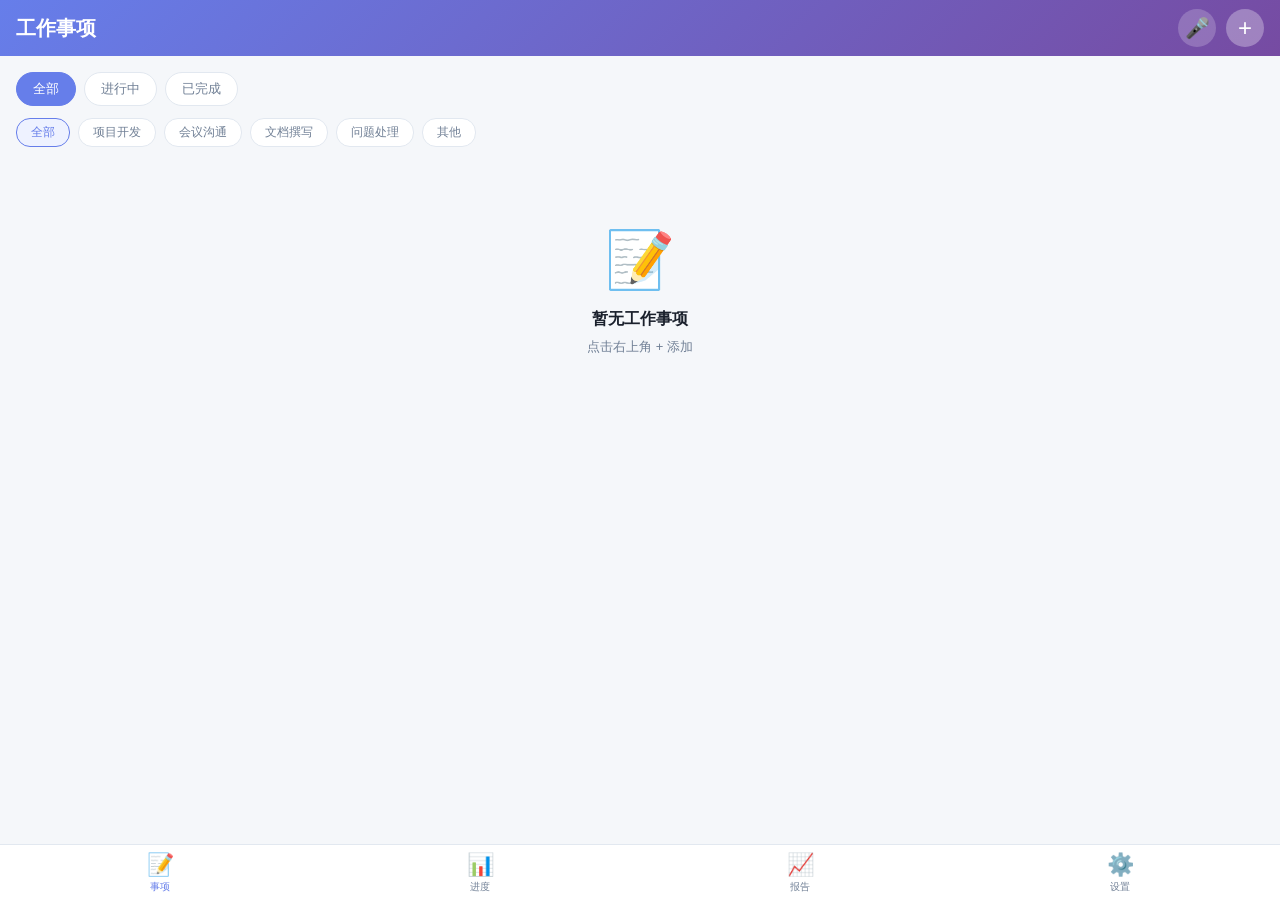
==== main.html @ f4b28a7b "初始化工作备忘录" ====
<!DOCTYPE html>
<html lang="zh-CN">
<head>
    <meta charset="UTF-8">
    <meta name="viewport" content="width=device-width, initial-scale=1.0, maximum-scale=1.0, user-scalable=no, viewport-fit=cover">
    <meta name="apple-mobile-web-app-capable" content="yes">
    <meta name="apple-mobile-web-app-status-bar-style" content="black-translucent">
    <meta name="apple-mobile-web-app-title" content="工作备忘录">
    <meta name="theme-color" content="#667eea">
    <link rel="apple-touch-icon" href="icons/apple-touch-icon.png">
    <link rel="manifest" href="manifest.json">
    <title>工作备忘录</title>
    <link rel="stylesheet" href="style.css">
</head>
<body>
    <div id="app">
        <header class="app-header" id="appHeader">
            <h1 id="pageTitle">工作事项</h1>
            <div class="header-actions" id="headerActions">
                <button class="icon-btn" id="voiceFab" onclick="toggleVoicePanel()">🎤</button>
                <button class="icon-btn primary" id="addBtn" onclick="handleAdd()">+</button>
            </div>
        </header>

        <!-- 语音面板 -->
        <div class="voice-panel" id="voicePanel">
            <div class="voice-backdrop" onclick="toggleVoicePanel()"></div>
            <div class="voice-sheet">
                <div class="voice-indicator"></div>
                <div class="voice-animation">
                    <div class="voice-ring" id="voiceRing">
                        <span class="mic-icon">🎤</span>
                    </div>
                </div>
                <p class="voice-status" id="voiceStatus">点击下方按钮开始说话</p>
                <p class="voice-hint">例如："完成了登录页面的开发"</p>
                <button class="voice-record-btn" id="voiceRecordBtn" onclick="toggleRecording()">
                    <span id="recordLabel">开始录音</span>
                </button>
                <div class="voice-result" id="voiceResult"></div>
            </div>
        </div>

        <!-- 工作事项页 -->
        <div class="page active" id="tasksPage">
            <div class="filter-bar">
                <button class="filter-chip active" onclick="filterTasks('all', this)">全部</button>
                <button class="filter-chip" onclick="filterTasks('pending', this)">进行中</button>
                <button class="filter-chip" onclick="filterTasks('completed', this)">已完成</button>
            </div>
            <div class="category-bar" id="categoryBar"></div>
            <div class="task-list" id="taskList"></div>
        </div>

        <!-- 工作进度页 -->
        <div class="page" id="progressPage">
            <div class="week-nav">
                <button onclick="changeWeek(-1)">‹</button>
                <span id="weekRange">本周</span>
                <button onclick="changeWeek(1)">›</button>
            </div>
            <div class="week-dots" id="weekDots"></div>
            <div class="progress-list" id="progressList"></div>
        </div>

        <!-- 周报月报页 -->
        <div class="page" id="reportPage">
            <div class="report-type-toggle">
                <button class="toggle-btn active" onclick="switchReport('weekly', this)">周报</button>
                <button class="toggle-btn" onclick="switchReport('monthly', this)">月报</button>
            </div>
            <div class="report-config" id="reportConfig">
                <div class="report-select" id="weeklySelect">
                    <label>选择周次</label>
                    <input type="week" id="reportWeek">
                </div>
                <div class="report-select" id="monthlySelect" style="display:none;">
                    <label>选择月份</label>
                    <input type="month" id="reportMonth">
                </div>
                <button class="btn-generate" onclick="generateReport()">生成</button>
            </div>
            <div class="report-preview" id="reportPreview"></div>
            <div class="share-actions">
                <button class="btn-share" onclick="exportExcel()">
                    <span class="share-icon">📊</span>导出Excel
                </button>
                <button class="btn-share wechat" onclick="shareToWechat()">
                    <span class="share-icon">💬</span>发送微信
                </button>
            </div>
        </div>

        <!-- 设置页 -->
        <div class="page" id="settingsPage">
            <div class="settings-group">
                <h3>🏷️ 工作分类</h3>
                <div class="category-editor" id="categoryEditor"></div>
                <div class="add-category-row">
                    <input type="text" id="newCatInput" placeholder="输入新分类">
                    <button onclick="addCategory()">添加</button>
                </div>
            </div>

            <div class="settings-group">
                <h3>🔔 每日提醒</h3>
                <div class="setting-row">
                    <span>启用提醒</span>
                    <label class="switch"><input type="checkbox" id="notifyToggle" checked><span class="slider"></span></label>
                </div>
                <div class="setting-row">
                    <span>提醒时间</span>
                    <input type="time" id="notifyTime" value="17:00" class="time-input">
                </div>
                <p class="setting-note">到点自动弹出提醒，并推送未完成事项到微信</p>
            </div>

            <div class="settings-group">
                <h3>💬 微信推送</h3>
                <p class="setting-desc">每日自动推送未完成事项到微信，二选一配置即可</p>

                <div class="wechat-channel">
                    <div class="channel-header" onclick="toggleChannel('serverchan')">
                        <span class="channel-dot" id="dot-serverchan"></span>
                        <span>Server酱</span>
                        <span class="channel-arrow" id="arrow-serverchan">›</span>
                    </div>
                    <div class="channel-body" id="body-serverchan" style="display:none;">
                        <div class="channel-step">
                            <strong>1.</strong> 微信扫码关注「方糖」公众号<br>
                            <a href="https://sct.ftqq.com/" target="_blank" class="link-btn">前往 sct.ftqq.com</a>
                        </div>
                        <div class="channel-step">
                            <strong>2.</strong> 登录后复制你的 SendKey
                        </div>
                        <div class="form-field" style="margin:8px 0;">
                            <input type="text" id="serverChanKey" placeholder="粘贴 SendKey" autocomplete="off">
                        </div>
                        <button class="btn-test" onclick="testServerChan()">测试发送</button>
                    </div>
                </div>

                <div class="wechat-channel">
                    <div class="channel-header" onclick="toggleChannel('wecom')">
                        <span class="channel-dot" id="dot-wecom"></span>
                        <span>企业微信机器人</span>
                        <span class="channel-arrow" id="arrow-wecom">›</span>
                    </div>
                    <div class="channel-body" id="body-wecom" style="display:none;">
                        <div class="channel-step">
                            <strong>1.</strong> 在企业微信群中添加机器人
                        </div>
                        <div class="channel-step">
                            <strong>2.</strong> 复制 Webhook 地址
                        </div>
                        <div class="form-field" style="margin:8px 0;">
                            <input type="url" id="wecomWebhook" placeholder="https://qyapi.weixin.qq.com/cgi-bin/webhook/send?key=..." autocomplete="off">
                        </div>
                        <button class="btn-test" onclick="testWeCom()">测试发送</button>
                    </div>
                </div>

                <div class="setting-row" style="margin-top:12px;">
                    <span>自动推送</span>
                    <label class="switch"><input type="checkbox" id="autoPushToggle" checked><span class="slider"></span></label>
                </div>
                <p class="setting-note">开启后，每天提醒时自动推送未完成事项到微信</p>
            </div>

            <div class="settings-group">
                <h3>📤 手动推送</h3>
                <button class="btn-push-now" onclick="pushNow()">
                    立即推送未完成事项到微信
                </button>
            </div>

            <div class="settings-group">
                <h3>💾 数据</h3>
                <button class="btn-outline" onclick="exportBackup()">📤 导出备份</button>
                <button class="btn-danger-outline" onclick="clearData()">🗑️ 清空数据</button>
            </div>

            <div class="settings-group">
                <h3>ℹ️ 关于</h3>
                <div class="about-info">
                    <p>工作备忘录 v1.0.0</p>
                    <p>数据保存在手机本地，安全可靠</p>
                </div>
            </div>
        </div>

        <!-- 底部导航 -->
        <nav class="tab-bar" id="tabBar">
            <button class="tab-item active" onclick="switchTab('tasks', this)">
                <span class="tab-icon">📝</span><span class="tab-label">事项</span>
            </button>
            <button class="tab-item" onclick="switchTab('progress', this)">
                <span class="tab-icon">📊</span><span class="tab-label">进度</span>
            </button>
            <button class="tab-item" onclick="switchTab('report', this)">
                <span class="tab-icon">📈</span><span class="tab-label">报告</span>
            </button>
            <button class="tab-item" onclick="switchTab('settings', this)">
                <span class="tab-icon">⚙️</span><span class="tab-label">设置</span>
            </button>
        </nav>
    </div>

    <!-- 弹窗：添加任务 -->
    <div class="modal-overlay" id="taskModal">
        <div class="modal-sheet">
            <div class="modal-handle"></div>
            <h3>添加工作事项</h3>
            <div class="form-field">
                <input type="text" id="taskTitle" placeholder="事项标题" autocomplete="off">
            </div>
            <div class="form-field">
                <textarea id="taskDesc" placeholder="详细描述（可选）" rows="3"></textarea>
            </div>
            <div class="form-row">
                <div class="form-field">
                    <label>分类</label>
                    <select id="taskCategory"></select>
                </div>
                <div class="form-field">
                    <label>优先级</label>
                    <select id="taskPriority">
                        <option value="high">高</option>
                        <option value="medium" selected>中</option>
                        <option value="low">低</option>
                    </select>
                </div>
            </div>
            <div class="modal-actions">
                <button class="btn-cancel" onclick="closeModal('taskModal')">取消</button>
                <button class="btn-confirm" onclick="submitTask()">添加</button>
            </div>
        </div>
    </div>

    <!-- 弹窗：记录进度 -->
    <div class="modal-overlay" id="progressModal">
        <div class="modal-sheet">
            <div class="modal-handle"></div>
            <h3>记录工作进度</h3>
            <div class="form-row">
                <div class="form-field">
                    <label>日期</label>
                    <input type="date" id="progressDate">
                </div>
                <div class="form-field">
                    <label>关联事项</label>
                    <select id="progressTask"><option value="">不关联</option></select>
                </div>
            </div>
            <div class="form-field">
                <textarea id="progressContent" placeholder="今天完成了什么工作？" rows="4"></textarea>
            </div>
            <div class="modal-actions">
                <button class="btn-cancel" onclick="closeModal('progressModal')">取消</button>
                <button class="btn-confirm" onclick="submitProgress()">记录</button>
            </div>
        </div>
    </div>

    <!-- Toast -->
    <div class="toast" id="toast"></div>

    <script src="app.js"></script>
</body>
</html>
---- style.css ----
/* ========== 基础 & 变量 ========== */
:root {
    --primary: #667eea;
    --gradient: linear-gradient(135deg, #667eea 0%, #764ba2 100%);
    --success: #48bb78;
    --warning: #ed8936;
    --danger: #f56565;
    --wechat: #07c160;
    --bg: #f5f7fa;
    --card: #ffffff;
    --text: #1a202c;
    --text2: #718096;
    --border: #e2e8f0;
    --safe-top: env(safe-area-inset-top, 0px);
    --safe-bottom: env(safe-area-inset-bottom, 0px);
    --tab-h: 56px;
    --header-h: 56px;
}

* { margin: 0; padding: 0; box-sizing: border-box; -webkit-tap-highlight-color: transparent; }
html, body {
    height: 100%; overflow: hidden;
    font-family: -apple-system, BlinkMacSystemFont, 'SF Pro Display', 'PingFang SC', sans-serif;
    background: var(--bg); color: var(--text); -webkit-font-smoothing: antialiased;
}
#app { height: 100%; display: flex; flex-direction: column; }

/* ========== 顶部栏 ========== */
.app-header {
    height: var(--header-h); padding: 0 16px; padding-top: var(--safe-top);
    background: var(--gradient); color: white;
    display: flex; align-items: center; justify-content: space-between;
    flex-shrink: 0; z-index: 10;
}
.app-header h1 { font-size: 20px; font-weight: 700; }
.header-actions { display: flex; gap: 10px; }
.icon-btn {
    width: 38px; height: 38px; border: none; background: rgba(255,255,255,0.2);
    color: white; border-radius: 50%; font-size: 20px;
    display: flex; align-items: center; justify-content: center; cursor: pointer;
}
.icon-btn:active { background: rgba(255,255,255,0.35); }
.icon-btn.primary { background: rgba(255,255,255,0.3); font-size: 24px; }

/* ========== 页面 ========== */
.page {
    display: none; flex: 1; overflow-y: auto; -webkit-overflow-scrolling: touch;
    padding: 16px; padding-bottom: calc(var(--tab-h) + var(--safe-bottom) + 16px);
}
.page.active { display: block; }

/* ========== 底部导航 ========== */
.tab-bar {
    position: fixed; bottom: 0; left: 0; right: 0;
    height: calc(var(--tab-h) + var(--safe-bottom)); padding-bottom: var(--safe-bottom);
    background: rgba(255,255,255,0.92); backdrop-filter: blur(20px); -webkit-backdrop-filter: blur(20px);
    border-top: 0.5px solid var(--border); display: flex; z-index: 100;
}
.tab-item {
    flex: 1; display: flex; flex-direction: column; align-items: center; justify-content: center;
    gap: 2px; border: none; background: none; color: var(--text2);
    font-size: 10px; cursor: pointer;
}
.tab-item.active { color: var(--primary); }
.tab-icon { font-size: 22px; }
.tab-label { font-weight: 500; }

/* ========== 筛选/分类栏 ========== */
.filter-bar { display: flex; gap: 8px; margin-bottom: 12px; }
.filter-chip {
    padding: 7px 16px; border: 1.5px solid var(--border); border-radius: 20px;
    background: var(--card); font-size: 13px; color: var(--text2);
    white-space: nowrap; cursor: pointer; flex-shrink: 0;
}
.filter-chip.active { background: var(--primary); color: white; border-color: var(--primary); }
.category-bar { display: flex; gap: 8px; margin-bottom: 16px; overflow-x: auto; padding-bottom: 4px; }
.cat-chip {
    padding: 5px 14px; border: 1px solid var(--border); border-radius: 14px;
    font-size: 12px; background: var(--card); color: var(--text2);
    white-space: nowrap; cursor: pointer; flex-shrink: 0;
}
.cat-chip.active { background: #eef2ff; color: var(--primary); border-color: var(--primary); }

/* ========== 任务卡片 ========== */
.task-list { display: flex; flex-direction: column; gap: 10px; }
.task-card {
    background: var(--card); border-radius: 14px; padding: 16px;
    display: flex; gap: 12px; box-shadow: 0 1px 3px rgba(0,0,0,0.06);
    position: relative; overflow: hidden;
}
.task-card::before { content:''; position:absolute; left:0; top:0; bottom:0; width:4px; }
.task-card.high::before { background: var(--danger); }
.task-card.medium::before { background: var(--warning); }
.task-card.low::before { background: var(--success); }
.task-card.done { opacity: 0.5; }
.task-card.done .task-title { text-decoration: line-through; }
.task-check {
    width: 24px; height: 24px; border: 2px solid var(--border); border-radius: 50%;
    flex-shrink: 0; display: flex; align-items: center; justify-content: center;
    cursor: pointer; margin-top: 2px;
}
.task-check.checked { background: var(--success); border-color: var(--success); color: white; font-size: 14px; }
.task-body { flex: 1; min-width: 0; }
.task-title { font-weight: 600; font-size: 15px; margin-bottom: 4px; word-break: break-word; }
.task-desc { font-size: 13px; color: var(--text2); margin-bottom: 8px; word-break: break-word; }
.task-tags { display: flex; gap: 6px; flex-wrap: wrap; }
.tag { padding: 2px 8px; border-radius: 10px; font-size: 11px; font-weight: 500; }
.tag-cat { background: #eef2ff; color: var(--primary); }
.tag-high { background: #fff5f5; color: #c53030; }
.tag-medium { background: #fffaf0; color: #c05621; }
.tag-low { background: #f0fff4; color: #276749; }
.task-delete {
    position: absolute; right: 12px; top: 12px; background: none; border: none;
    color: var(--text2); font-size: 18px; cursor: pointer; padding: 4px; opacity: 0;
}
.task-card:active .task-delete { opacity: 1; }

/* ========== 周导航 ========== */
.week-nav { display: flex; align-items: center; justify-content: space-between; padding: 0 8px; margin-bottom: 12px; }
.week-nav button {
    width: 36px; height: 36px; border: none; background: var(--card);
    border-radius: 10px; font-size: 20px; cursor: pointer; box-shadow: 0 1px 3px rgba(0,0,0,0.06);
}
.week-nav span { font-weight: 600; font-size: 15px; }
.week-dots { display: flex; justify-content: space-between; gap: 6px; margin-bottom: 20px; }
.week-dot {
    flex: 1; text-align: center; padding: 10px 4px; border-radius: 12px;
    background: var(--card); cursor: pointer; box-shadow: 0 1px 3px rgba(0,0,0,0.04);
}
.week-dot.today { background: var(--primary); color: white; }
.week-dot.has-data::after { content:''; display:block; width:5px; height:5px; background:var(--success); border-radius:50%; margin:4px auto 0; }
.week-dot.today.has-data::after { background: white; }
.dot-name { font-size: 11px; opacity: 0.6; }
.dot-date { font-size: 16px; font-weight: 700; }

/* ========== 进度卡片 ========== */
.progress-list { display: flex; flex-direction: column; gap: 10px; }
.progress-card {
    background: var(--card); border-radius: 14px; padding: 16px;
    box-shadow: 0 1px 3px rgba(0,0,0,0.06); position: relative;
}
.progress-date { font-size: 13px; color: var(--primary); font-weight: 600; margin-bottom: 8px; }
.progress-ref {
    display: inline-block; background: #eef2ff; color: var(--primary);
    padding: 2px 10px; border-radius: 10px; font-size: 12px; margin-bottom: 8px;
}
.progress-text { font-size: 14px; line-height: 1.6; word-break: break-word; }
.progress-del { position: absolute; right: 12px; top: 12px; background: none; border: none; color: #ccc; font-size: 16px; cursor: pointer; }

/* ========== 语音面板 ========== */
.voice-panel { display: none; position: fixed; top:0; left:0; right:0; bottom:0; z-index: 200; }
.voice-panel.show { display: flex; flex-direction: column; }
.voice-backdrop { flex: 1; background: rgba(0,0,0,0.4); }
.voice-sheet {
    background: var(--card); border-radius: 20px 20px 0 0;
    padding: 20px 24px calc(20px + var(--safe-bottom));
    text-align: center; animation: sheetUp 0.3s ease;
}
@keyframes sheetUp { from { transform: translateY(100%); } to { transform: translateY(0); } }
.voice-indicator { width: 36px; height: 4px; background: var(--border); border-radius: 2px; margin: 0 auto 20px; }
.voice-ring {
    width: 80px; height: 80px; border-radius: 50%; background: var(--gradient);
    display: flex; align-items: center; justify-content: center; margin: 0 auto 16px;
    transition: box-shadow 0.3s;
}
.voice-ring.recording { animation: ringPulse 1.2s infinite; }
@keyframes ringPulse {
    0%,100% { box-shadow: 0 0 0 0 rgba(102,126,234,0.5); }
    50% { box-shadow: 0 0 0 20px rgba(102,126,234,0); }
}
.mic-icon { font-size: 32px; }
.voice-status { font-size: 16px; font-weight: 600; margin-bottom: 6px; }
.voice-hint { font-size: 13px; color: var(--text2); margin-bottom: 20px; }
.voice-record-btn {
    width: 100%; padding: 14px; border: none; border-radius: 14px;
    background: var(--gradient); color: white; font-size: 16px; font-weight: 600; cursor: pointer;
}
.voice-record-btn.recording { background: var(--danger); }
.voice-result {
    margin-top: 16px; background: #f8f9fa; border-radius: 12px;
    padding: 14px; text-align: left; font-size: 14px; display: none;
}
.voice-result.show { display: block; }

/* ========== 报告 ========== */
.report-type-toggle { display: flex; background: var(--card); border-radius: 12px; padding: 4px; margin-bottom: 16px; }
.toggle-btn {
    flex: 1; padding: 10px; border: none; border-radius: 10px; background: transparent;
    font-size: 14px; font-weight: 600; color: var(--text2); cursor: pointer;
}
.toggle-btn.active { background: var(--primary); color: white; }
.report-config { display: flex; gap: 10px; align-items: flex-end; margin-bottom: 16px; }
.report-select { flex: 1; }
.report-select label { display: block; font-size: 12px; color: var(--text2); margin-bottom: 6px; }
.report-select input { width: 100%; padding: 10px 12px; border: 1px solid var(--border); border-radius: 10px; font-size: 14px; }
.btn-generate {
    padding: 10px 20px; background: var(--gradient); color: white; border: none;
    border-radius: 10px; font-size: 14px; font-weight: 600; white-space: nowrap; cursor: pointer;
}
.report-preview {
    background: var(--card); border-radius: 14px; padding: 20px; min-height: 200px;
    margin-bottom: 16px; box-shadow: 0 1px 3px rgba(0,0,0,0.06);
}
.report-day { margin-bottom: 20px; }
.report-day:last-child { margin-bottom: 0; }
.report-day-title { font-weight: 700; font-size: 14px; color: var(--primary); margin-bottom: 10px; padding-bottom: 6px; border-bottom: 1.5px solid #eef2ff; }
.report-item { padding: 8px 0 8px 16px; font-size: 14px; position: relative; line-height: 1.5; }
.report-item::before { content: '•'; position: absolute; left: 0; color: var(--primary); font-weight: bold; }
.share-actions { display: flex; gap: 10px; }
.btn-share {
    flex: 1; padding: 14px; border: 1.5px solid var(--border); border-radius: 12px;
    background: var(--card); font-size: 14px; font-weight: 600; cursor: pointer;
    display: flex; align-items: center; justify-content: center; gap: 8px;
}
.btn-share:active { transform: scale(0.97); }
.btn-share.wechat { background: var(--wechat); color: white; border-color: var(--wechat); }
.share-icon { font-size: 18px; }

/* ========== 设置 ========== */
.settings-group {
    background: var(--card); border-radius: 14px; padding: 18px;
    margin-bottom: 14px; box-shadow: 0 1px 3px rgba(0,0,0,0.04);
}
.settings-group h3 { font-size: 15px; margin-bottom: 14px; }
.setting-desc { font-size: 13px; color: var(--text2); margin-bottom: 14px; line-height: 1.5; }
.category-editor { display: flex; flex-wrap: wrap; gap: 8px; margin-bottom: 12px; }
.cat-edit-chip {
    display: flex; align-items: center; gap: 6px; padding: 6px 14px;
    background: #f8f9fa; border-radius: 16px; font-size: 13px;
}
.cat-edit-chip button { background: none; border: none; color: #ccc; font-size: 16px; cursor: pointer; padding: 0; line-height: 1; }
.cat-edit-chip button:active { color: var(--danger); }
.add-category-row { display: flex; gap: 8px; }
.add-category-row input { flex: 1; padding: 10px 14px; border: 1px solid var(--border); border-radius: 10px; font-size: 14px; }
.add-category-row button { padding: 10px 18px; background: var(--primary); color: white; border: none; border-radius: 10px; font-size: 14px; cursor: pointer; }
.setting-row { display: flex; justify-content: space-between; align-items: center; padding: 10px 0; }
.setting-row span { font-size: 15px; }
.time-input { padding: 8px 12px; border: 1px solid var(--border); border-radius: 8px; font-size: 14px; }
.setting-note { font-size: 12px; color: var(--text2); margin-top: 8px; line-height: 1.5; }

/* Switch */
.switch { position: relative; width: 50px; height: 28px; }
.switch input { opacity: 0; width: 0; height: 0; }
.slider {
    position: absolute; top:0; left:0; right:0; bottom:0;
    background: #ccc; border-radius: 28px; transition: 0.3s; cursor: pointer;
}
.slider::before { content:''; position:absolute; width:24px; height:24px; background:white; border-radius:50%; left:2px; top:2px; transition:0.3s; }
.switch input:checked + .slider { background: var(--success); }
.switch input:checked + .slider::before { transform: translateX(22px); }

/* 微信推送通道 */
.wechat-channel { border: 1px solid var(--border); border-radius: 12px; margin-bottom: 10px; overflow: hidden; }
.channel-header {
    display: flex; align-items: center; gap: 10px; padding: 14px;
    cursor: pointer; font-size: 14px; font-weight: 500;
}
.channel-dot { width: 10px; height: 10px; border-radius: 50%; background: #ccc; flex-shrink: 0; }
.channel-dot.active { background: var(--success); }
.channel-arrow { margin-left: auto; font-size: 18px; color: var(--text2); transition: transform 0.2s; }
.channel-body { padding: 0 14px 14px; }
.channel-step { font-size: 13px; color: var(--text2); margin-bottom: 10px; line-height: 1.6; }
.channel-step strong { color: var(--text); }
.link-btn {
    display: inline-block; padding: 6px 14px; background: #eef2ff; color: var(--primary);
    border-radius: 8px; text-decoration: none; font-size: 13px; margin-top: 6px;
}
.btn-test {
    width: 100%; padding: 10px; background: #eef2ff; color: var(--primary);
    border: none; border-radius: 10px; font-size: 14px; font-weight: 500; cursor: pointer;
}
.btn-test:active { background: #dbeafe; }
.btn-push-now {
    width: 100%; padding: 14px; background: var(--wechat); color: white;
    border: none; border-radius: 12px; font-size: 15px; font-weight: 600; cursor: pointer;
}
.btn-push-now:active { opacity: 0.9; }

.btn-outline, .btn-danger-outline {
    width: 100%; padding: 12px; border-radius: 10px; font-size: 14px; cursor: pointer; margin-bottom: 8px;
}
.btn-outline { background: var(--card); border: 1.5px solid var(--border); color: var(--text); }
.btn-danger-outline { background: var(--card); border: 1.5px solid #fed7d7; color: var(--danger); }
.about-info { text-align: center; color: var(--text2); font-size: 13px; line-height: 1.8; }

/* ========== 弹窗 ========== */
.modal-overlay {
    display: none; position: fixed; top:0; left:0; right:0; bottom:0;
    background: rgba(0,0,0,0.4); z-index: 150; align-items: flex-end;
}
.modal-overlay.show { display: flex; }
.modal-sheet {
    background: var(--card); border-radius: 20px 20px 0 0;
    padding: 20px 20px calc(20px + var(--safe-bottom));
    width: 100%; max-height: 85vh; overflow-y: auto; animation: sheetUp 0.3s ease;
}
.modal-handle { width: 36px; height: 4px; background: var(--border); border-radius: 2px; margin: 0 auto 16px; }
.modal-sheet h3 { font-size: 18px; margin-bottom: 16px; }
.form-field { margin-bottom: 14px; }
.form-field label { display: block; font-size: 12px; color: var(--text2); margin-bottom: 6px; }
.form-field input, .form-field textarea, .form-field select {
    width: 100%; padding: 12px; border: 1px solid var(--border);
    border-radius: 10px; font-size: 15px; background: #f8f9fa;
}
.form-field input:focus, .form-field textarea:focus, .form-field select:focus {
    outline: none; border-color: var(--primary); background: white;
}
.form-row { display: grid; grid-template-columns: 1fr 1fr; gap: 10px; }
.modal-actions { display: flex; gap: 10px; margin-top: 6px; }
.btn-cancel, .btn-confirm {
    flex: 1; padding: 14px; border: none; border-radius: 12px; font-size: 16px; font-weight: 600; cursor: pointer;
}
.btn-cancel { background: #f8f9fa; color: var(--text2); }
.btn-confirm { background: var(--gradient); color: white; }

/* ========== Toast ========== */
.toast {
    position: fixed; top: calc(var(--header-h) + var(--safe-top) + 12px);
    left: 50%; transform: translateX(-50%) translateY(-100px);
    background: rgba(0,0,0,0.8); color: white; padding: 12px 24px;
    border-radius: 12px; font-size: 14px; z-index: 300;
    transition: transform 0.3s ease; max-width: 85%; text-align: center;
}
.toast.show { transform: translateX(-50%) translateY(0); }

/* ========== 空状态 ========== */
.empty-state { text-align: center; padding: 60px 20px; color: var(--text2); }
.empty-icon { font-size: 56px; margin-bottom: 16px; }
.empty-state h4 { font-size: 16px; color: var(--text); margin-bottom: 8px; }
.empty-state p { font-size: 13px; }

::-webkit-scrollbar { width: 0; height: 0; }
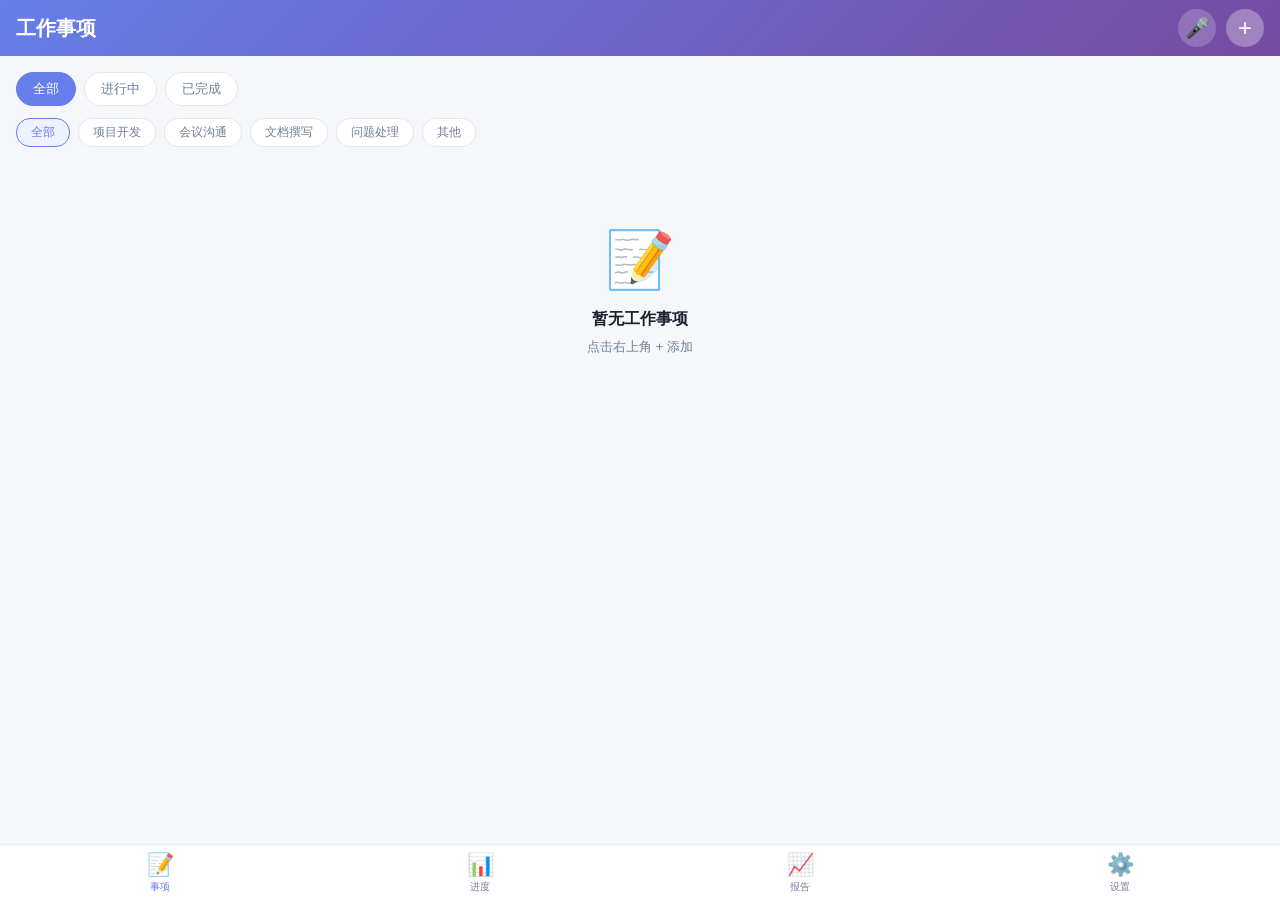
==== commit b303a031: "新增 PushPlus 和 WxPusher 免费推送渠道" ====
--- a/main.html
+++ b/main.html
@@ -117,7 +117,7 @@
 
             <div class="settings-group">
                 <h3>💬 微信推送</h3>
-                <p class="setting-desc">每日自动推送未完成事项到微信，二选一配置即可</p>
+                <p class="setting-desc">每日自动推送未完成事项到微信，推荐 PushPlus 或 WxPusher（免费无限）</p>
 
                 <div class="wechat-channel">
                     <div class="channel-header" onclick="toggleChannel('serverchan')">
@@ -157,6 +157,51 @@
                             <input type="url" id="wecomWebhook" placeholder="https://qyapi.weixin.qq.com/cgi-bin/webhook/send?key=..." autocomplete="off">
                         </div>
                         <button class="btn-test" onclick="testWeCom()">测试发送</button>
+                    </div>
+                </div>
+
+                <div class="wechat-channel">
+                    <div class="channel-header" onclick="toggleChannel('pushplus')">
+                        <span class="channel-dot" id="dot-pushplus"></span>
+                        <span>PushPlus（推荐，免费200条/天）</span>
+                        <span class="channel-arrow" id="arrow-pushplus">›</span>
+                    </div>
+                    <div class="channel-body" id="body-pushplus" style="display:none;">
+                        <div class="channel-step">
+                            <strong>1.</strong> 微信扫码关注「PushPlus推送」公众号<br>
+                            <a href="https://www.pushplus.plus/" target="_blank" class="link-btn">前往 pushplus.plus</a>
+                        </div>
+                        <div class="channel-step">
+                            <strong>2.</strong> 登录后复制你的 Token
+                        </div>
+                        <div class="form-field" style="margin:8px 0;">
+                            <input type="text" id="pushplusToken" placeholder="粘贴 Token" autocomplete="off">
+                        </div>
+                        <button class="btn-test" onclick="testPushPlus()">测试发送</button>
+                    </div>
+                </div>
+
+                <div class="wechat-channel">
+                    <div class="channel-header" onclick="toggleChannel('wxpusher')">
+                        <span class="channel-dot" id="dot-wxpusher"></span>
+                        <span>WxPusher（免费无限）</span>
+                        <span class="channel-arrow" id="arrow-wxpusher">›</span>
+                    </div>
+                    <div class="channel-body" id="body-wxpusher" style="display:none;">
+                        <div class="channel-step">
+                            <strong>1.</strong> 微信扫码关注「WxPusher」公众号<br>
+                            <a href="https://wxpusher.zjiecode.com/" target="_blank" class="link-btn">前往 wxpusher.zjiecode.com</a>
+                        </div>
+                        <div class="channel-step">
+                            <strong>2.</strong> 创建应用，获取 AppToken 和你的 UID
+                        </div>
+                        <div class="form-field" style="margin:8px 0;">
+                            <input type="text" id="wxpusherToken" placeholder="AppToken" autocomplete="off">
+                        </div>
+                        <div class="form-field" style="margin:8px 0;">
+                            <input type="text" id="wxpusherUid" placeholder="你的 UID" autocomplete="off">
+                        </div>
+                        <button class="btn-test" onclick="testWxPusher()">测试发送</button>
                     </div>
                 </div>
 
